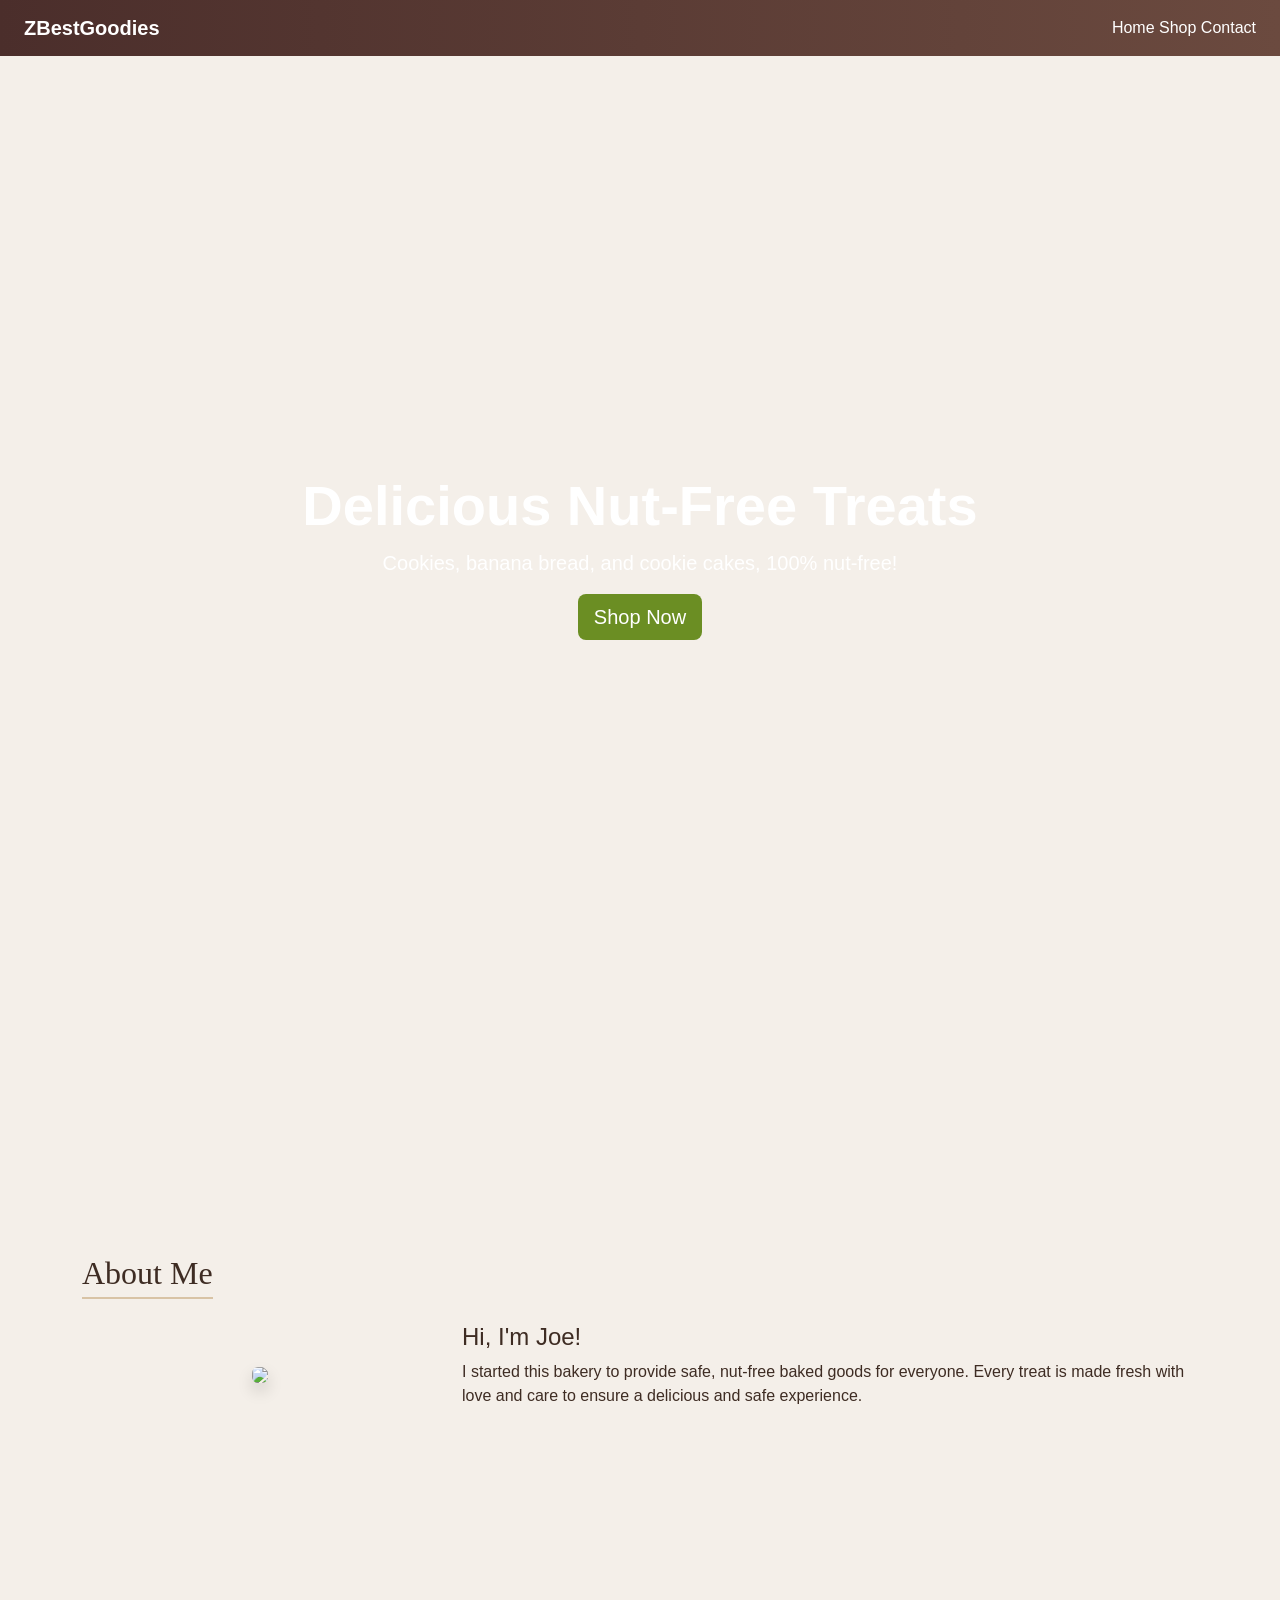
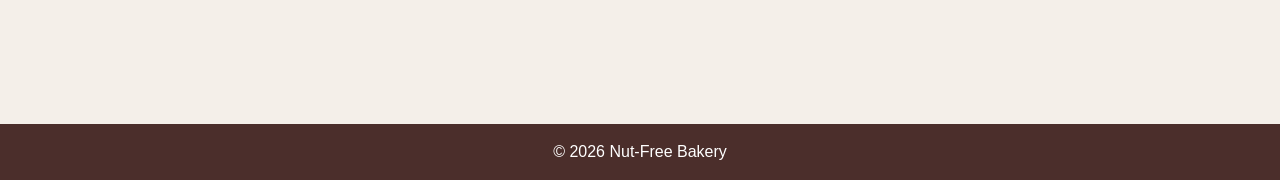
==== index.html @ af6b980d "Made bare bones version of site" ====
<!doctype html>
<html lang="en">

<head>
    <title>Nut-Free Bakery</title>
    <meta charset="utf-8" />
    <meta name="viewport" content="width=device-width, initial-scale=1" />

    <link href="https://cdn.jsdelivr.net/npm/bootstrap@5.3.2/dist/css/bootstrap.min.css" rel="stylesheet" />
    <link rel="stylesheet" href="style.css">
</head>

<body>

    <header class="navbar navbar-expand-lg navbar-dark custom-nav px-4">
        <a class="navbar-brand fw-bold" href="#">ZBestGoodies</a>
        <div class="ms-auto">
            <a href="index.html" class="nav-link d-inline text-white">Home</a>
            <a href="shop.html" class="nav-link d-inline text-white">Shop</a>
            <a href="contact.html" class="nav-link d-inline text-white">Contact</a>
        </div>
    </header>

    <main>
        <section class="hero d-flex align-items-center">
            <div class="container text-center text-white">
                <h1 class="display-4 fw-bold">Delicious Nut-Free Treats</h1>
                <p class="lead">Cookies, banana bread, and cookie cakes, 100% nut-free!</p>
                <a href="shop.html" class="btn btn-lg custom-btn">Shop Now</a>
            </div>
        </section>

        <section class="container my-5">
            <h2 class="text-center mb-4 section-title">About Me</h2>
            <div class="row align-items-center">
                <div class="col-md-4 text-center">
                    <img src="https://placehold.co/600x400"
                        class="img-fluid rounded shadow" />
                </div>
                <div class="col-md-8">
                    <h4>Hi, I'm Joe!</h4>
                    <p>I started this bakery to provide safe, nut-free baked goods for everyone. Every treat is made
                        fresh with love and care to ensure a delicious and safe experience.</p>
                </div>
            </div>
        </section>
    </main>

    <footer class="text-center py-3 custom-footer">
        © 2026 Nut-Free Bakery
    </footer>

    <script src="https://cdn.jsdelivr.net/npm/bootstrap@5.3.2/dist/js/bootstrap.min.js"></script>
</body>

</html>
---- style.css ----
body {
    background: #f4efe9;
    color: #3e2c23;
    font-family: 'Segoe UI', sans-serif;
}

.custom-nav {
    background: linear-gradient(90deg, #4b2e2b, #6b4a3f);
}

.hero {
    background: url('https://placehold.co/600x400') center/cover;
    height: 1000px;
}

.section-title {
    font-family: Georgia, serif;
    border-bottom: 2px solid #d8c3a5;
    display: inline-block;
    padding-bottom: 5px;
    margin-top: 150px;
}

.custom-btn {
    background: #6b8e23;
    color: white;
    border: none;
}

.custom-btn:hover {
    background: #556b2f;
}

.product-card {
    border: none;
    transition: transform 0.2s;
    margin-top: 25px;
}

.product-card:hover {
    transform: scale(1.03);
}

.custom-footer {
    background: #4b2e2b;
    color: white;
    margin-top: 300px;
}

.card img {
    height: 400px;
    object-fit: cover;
}
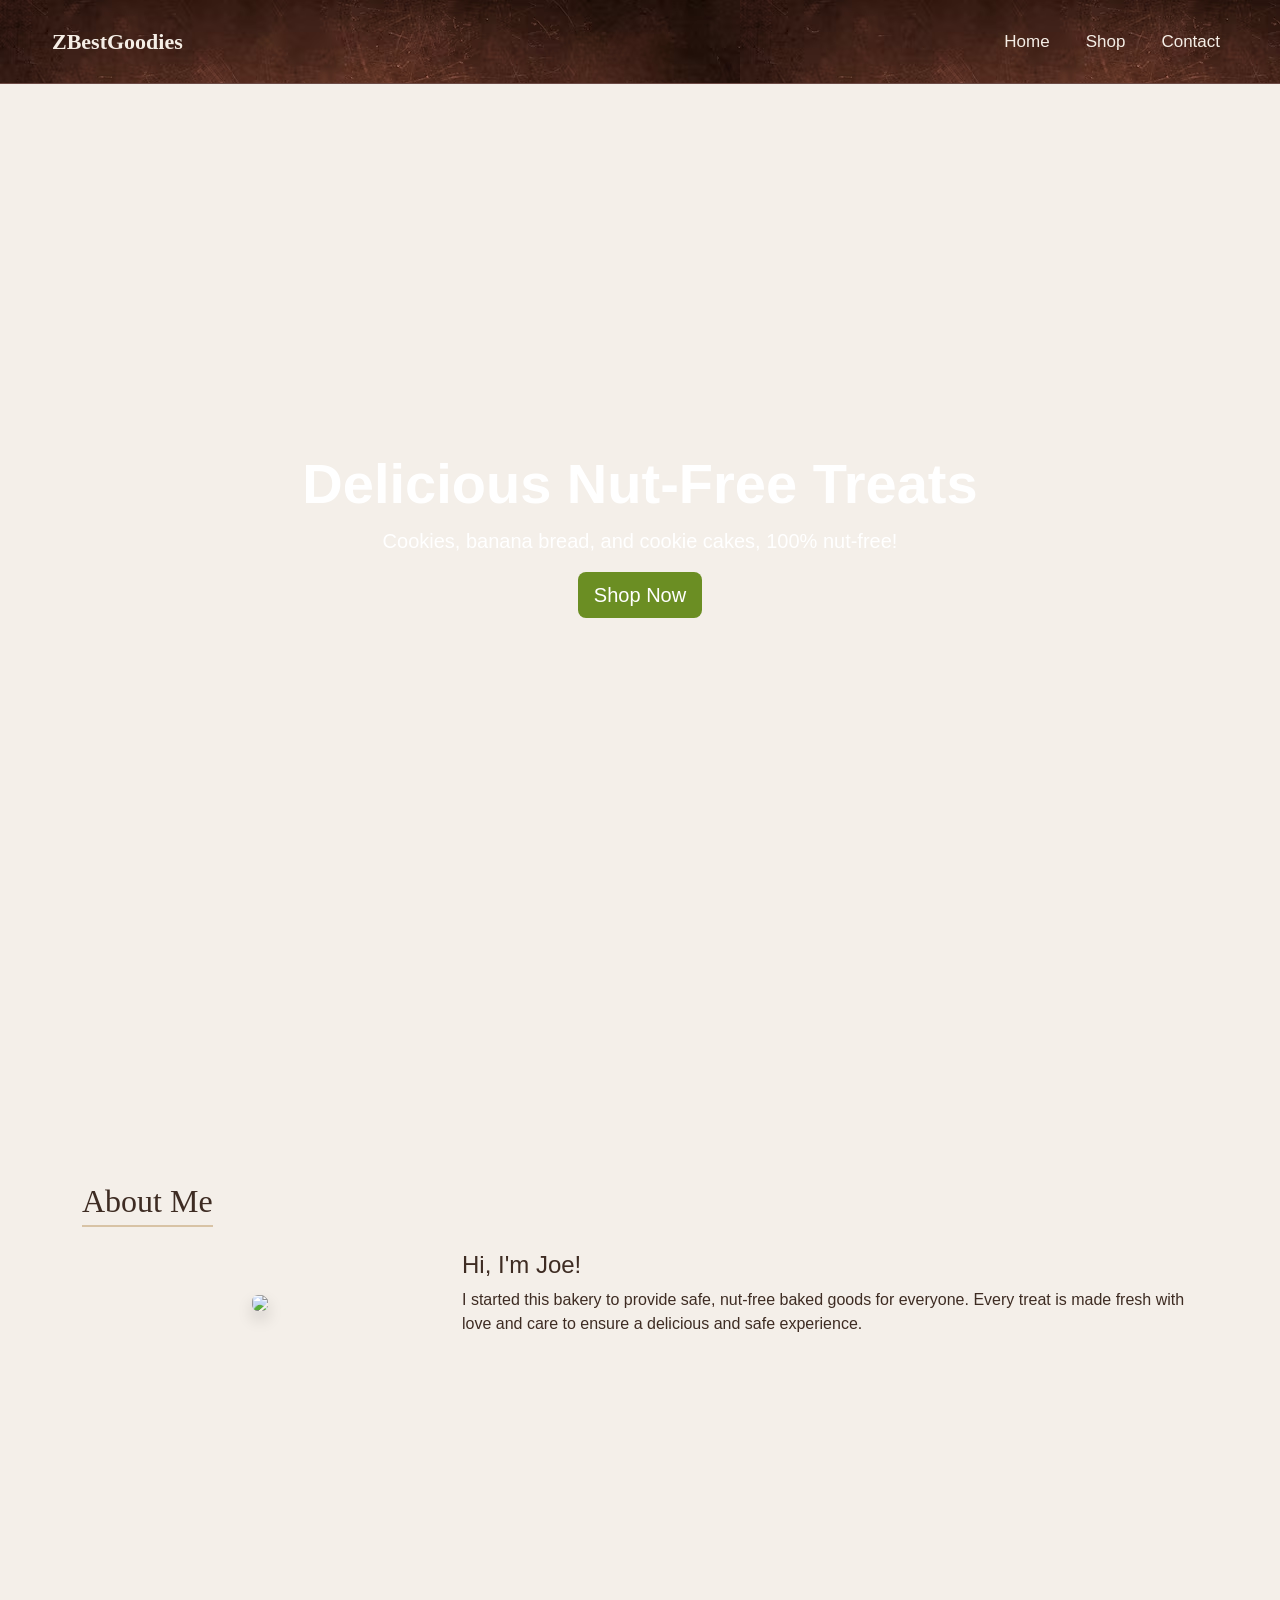
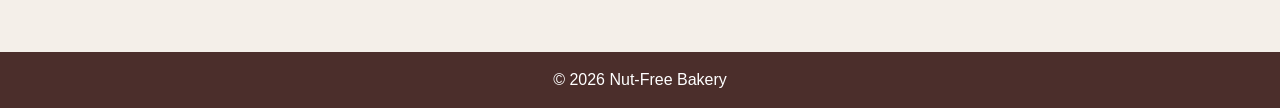
==== commit 6e025fcd: "Made nav better" ====
--- a/index.html
+++ b/index.html
@@ -12,13 +12,29 @@
 
 <body>
 
-    <header class="navbar navbar-expand-lg navbar-dark custom-nav px-4">
-        <a class="navbar-brand fw-bold" href="#">ZBestGoodies</a>
-        <div class="ms-auto">
-            <a href="index.html" class="nav-link d-inline text-white">Home</a>
-            <a href="shop.html" class="nav-link d-inline text-white">Shop</a>
-            <a href="contact.html" class="nav-link d-inline text-white">Contact</a>
-        </div>
+    <header>
+        <nav class="navbar navbar-expand-lg navbar-dark">
+            <div class="container-fluid">
+                <a class="navbar-brand" href="#">ZBestGoodies</a>
+                <button class="navbar-toggler" type="button" data-bs-toggle="collapse" data-bs-target="#navbarNav"
+                    aria-controls="navbarNav" aria-expanded="false" aria-label="Toggle navigation">
+                    <span class="navbar-toggler-icon"></span>
+                </button>
+                <div class="collapse navbar-collapse" id="navbarNav">
+                    <ul class="navbar-nav ms-auto">
+                        <li class="nav-item">
+                            <a class="nav-link" href="index.html">Home</a>
+                        </li>
+                        <li class="nav-item">
+                            <a class="nav-link" href="shop.html">Shop</a>
+                        </li>
+                        <li class="nav-item">
+                            <a class="nav-link" href="contact.html">Contact</a>
+                        </li>
+                    </ul>
+                </div>
+            </div>
+        </nav>
     </header>
 
     <main>
@@ -34,8 +50,7 @@
             <h2 class="text-center mb-4 section-title">About Me</h2>
             <div class="row align-items-center">
                 <div class="col-md-4 text-center">
-                    <img src="https://placehold.co/600x400"
-                        class="img-fluid rounded shadow" />
+                    <img src="https://placehold.co/600x400" class="img-fluid rounded shadow" />
                 </div>
                 <div class="col-md-8">
                     <h4>Hi, I'm Joe!</h4>
--- a/style.css
+++ b/style.css
@@ -4,13 +4,49 @@
     font-family: 'Segoe UI', sans-serif;
 }
 
-.custom-nav {
-    background: linear-gradient(90deg, #4b2e2b, #6b4a3f);
+.navbar {
+    background-image: url("imgs/brown-concrete-wall-with-scratches-vector_53876-143109.png");
+    padding: 20px 40px;
+    border-bottom: 1px solid #6b4a45;
+}
+
+.navbar-brand {
+    font-family: 'Georgia', serif;
+    font-size: 22px;
+    font-weight: bold;
+    color: #f5eee6 !important;
+}
+
+.navbar-nav .nav-link {
+    color: #f5eee6 !important;
+    font-size: 17px;
+    margin-left: 20px;
+    transition: opacity 0.2s ease;
+}
+
+.navbar-nav .nav-link:hover {
+    opacity: 0.7;
+}
+
+.navbar-nav .nav-link.active {
+    border-bottom: 2px solid #d6bfa7;
+}
+
+.navbar-toggler {
+    border-color: #f5eee6;
+}
+
+.navbar-toggler-icon {
+    filter: invert(1);
+}
+
+.container-fluid {
+    max-width: 1200px;
 }
 
 .hero {
     background: url('https://placehold.co/600x400') center/cover;
-    height: 1000px;
+    height: 900px;
 }
 
 .section-title {
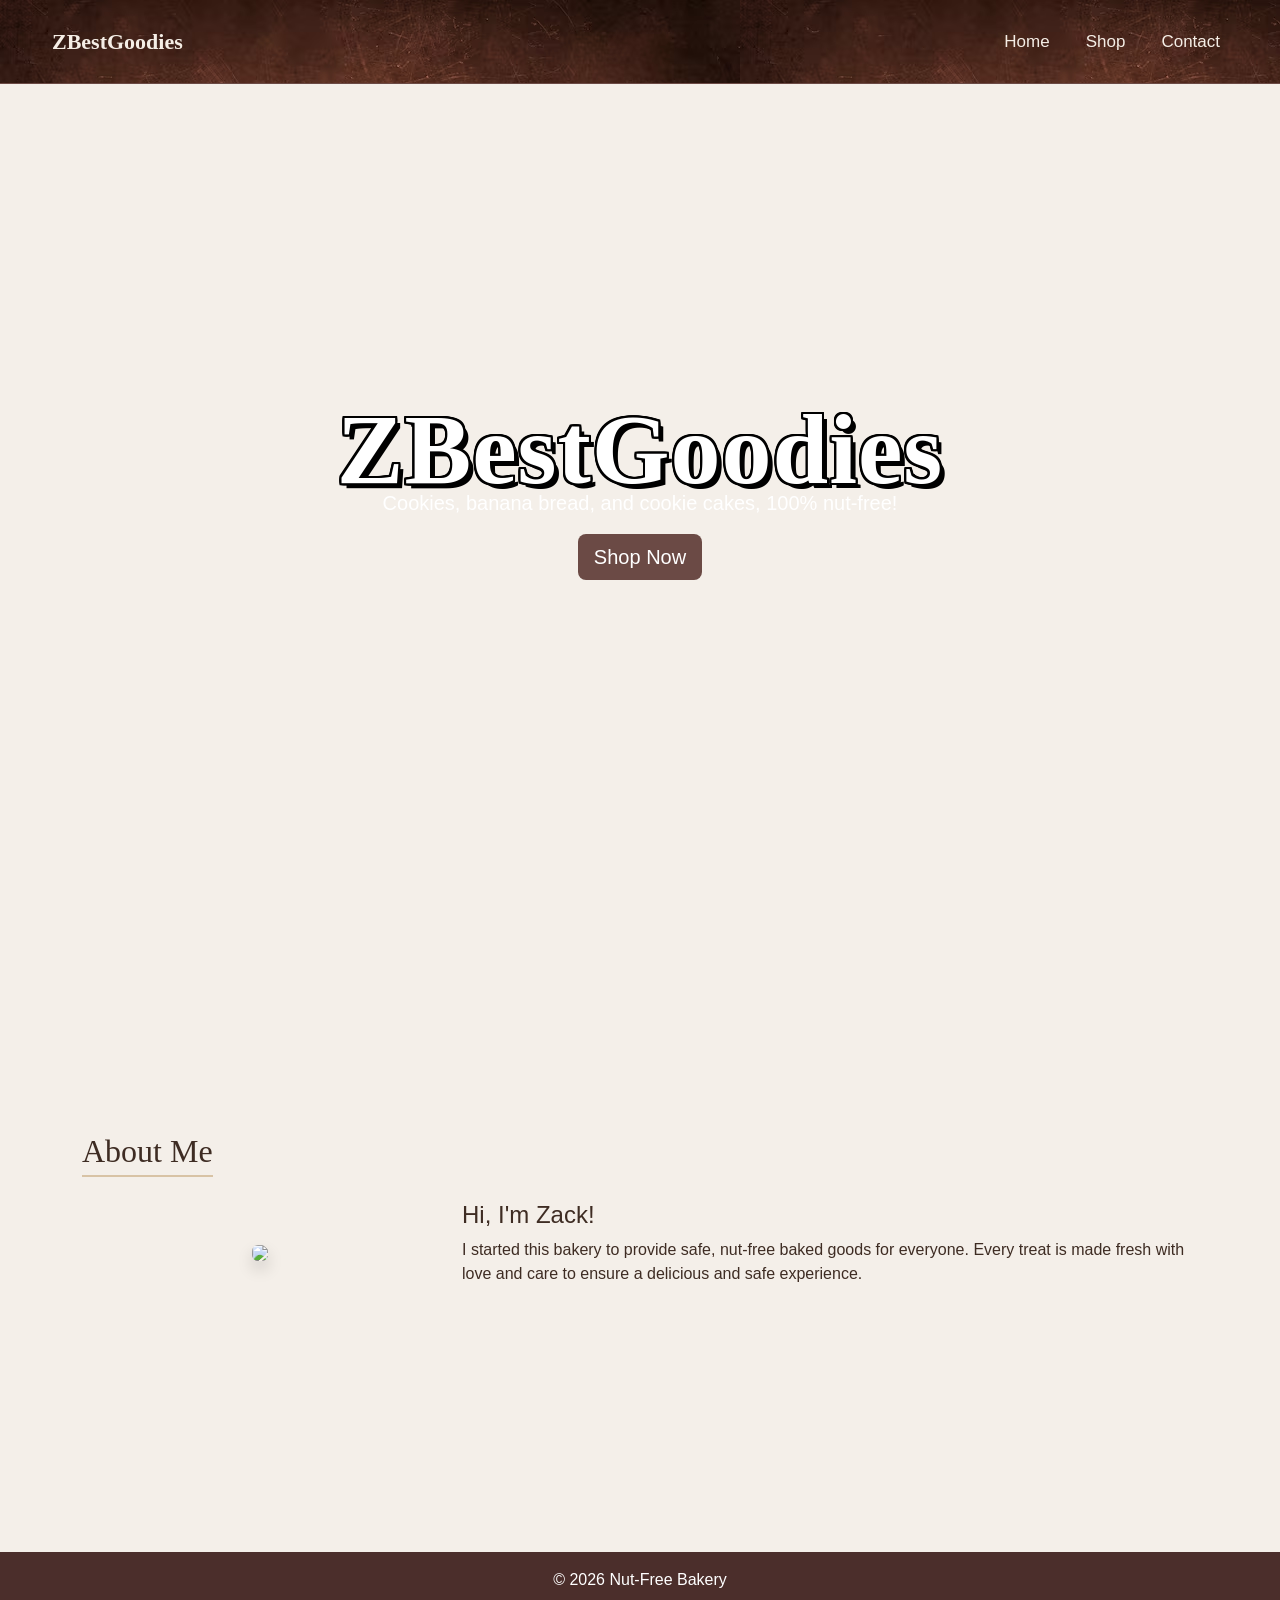
==== commit 7f1d70d2: "Styled hero and added imgs" ====
--- a/index.html
+++ b/index.html
@@ -40,7 +40,7 @@
     <main>
         <section class="hero d-flex align-items-center">
             <div class="container text-center text-white">
-                <h1 class="display-4 fw-bold">Delicious Nut-Free Treats</h1>
+                <h1 class="display-4 fw-bold title">ZBestGoodies</h1>
                 <p class="lead">Cookies, banana bread, and cookie cakes, 100% nut-free!</p>
                 <a href="shop.html" class="btn btn-lg custom-btn">Shop Now</a>
             </div>
@@ -53,7 +53,7 @@
                     <img src="https://placehold.co/600x400" class="img-fluid rounded shadow" />
                 </div>
                 <div class="col-md-8">
-                    <h4>Hi, I'm Joe!</h4>
+                    <h4>Hi, I'm Zack!</h4>
                     <p>I started this bakery to provide safe, nut-free baked goods for everyone. Every treat is made
                         fresh with love and care to ensure a delicious and safe experience.</p>
                 </div>
--- a/style.css
+++ b/style.css
@@ -45,8 +45,30 @@
 }
 
 .hero {
-    background: url('https://placehold.co/600x400') center/cover;
+    background: url('https://img.freepik.com/free-photo/plate-with-fresh-cookies-from-oven_23-2148837150.jpg?semt=ais_hybrid&w=740&q=80') center/cover;
     height: 900px;
+}
+
+.title {
+    text-align: center;
+    position: absolute;
+    top: 50%;
+    left: 50%;
+    transform: translate(-50%, -50%);
+    color: #ffffff;
+    font-family: "adobe-garamond-pro", "Garamond", serif;
+    font-weight: 900;
+    font-style: normal;
+    font-size: 100px;
+    letter-spacing: 1px;
+    text-shadow: 5px 5px 0 #000, -1px 1px 0 #000, 1px -1px 0 #000,
+        -1px -1px 0 #000, 0px 1px 0 #000, 0px -1px 0 #000,
+        -1px 0px 0 #000, 1px 0px 0 #000, 2px 2px 0 #000, -2px 2px 0 #000,
+        2px -2px 0 #000, -2px -2px 0 #000, 0px 2px 0 #000,
+        0px -2px 0 #000, -2px 0px 0 #000, 2px 0px 0 #000, 1px 2px 0 #000,
+        -1px 2px 0 #000, 1px -2px 0 #000, -1px -2px 0 #000,
+        2px 1px 0 #000, -2px 1px 0 #000, 2px -1px 0 #000,
+        -2px -1px 0 #000;
 }
 
 .section-title {
@@ -54,17 +76,17 @@
     border-bottom: 2px solid #d8c3a5;
     display: inline-block;
     padding-bottom: 5px;
-    margin-top: 150px;
+    margin-top: 100px;
 }
 
 .custom-btn {
-    background: #6b8e23;
+    background: #6b4a45;
     color: white;
     border: none;
 }
 
 .custom-btn:hover {
-    background: #556b2f;
+    background: #92665f;
 }
 
 .product-card {
@@ -80,7 +102,8 @@
 .custom-footer {
     background: #4b2e2b;
     color: white;
-    margin-top: 300px;
+    margin-top: 250px;
+    position: sticky;
 }
 
 .card img {
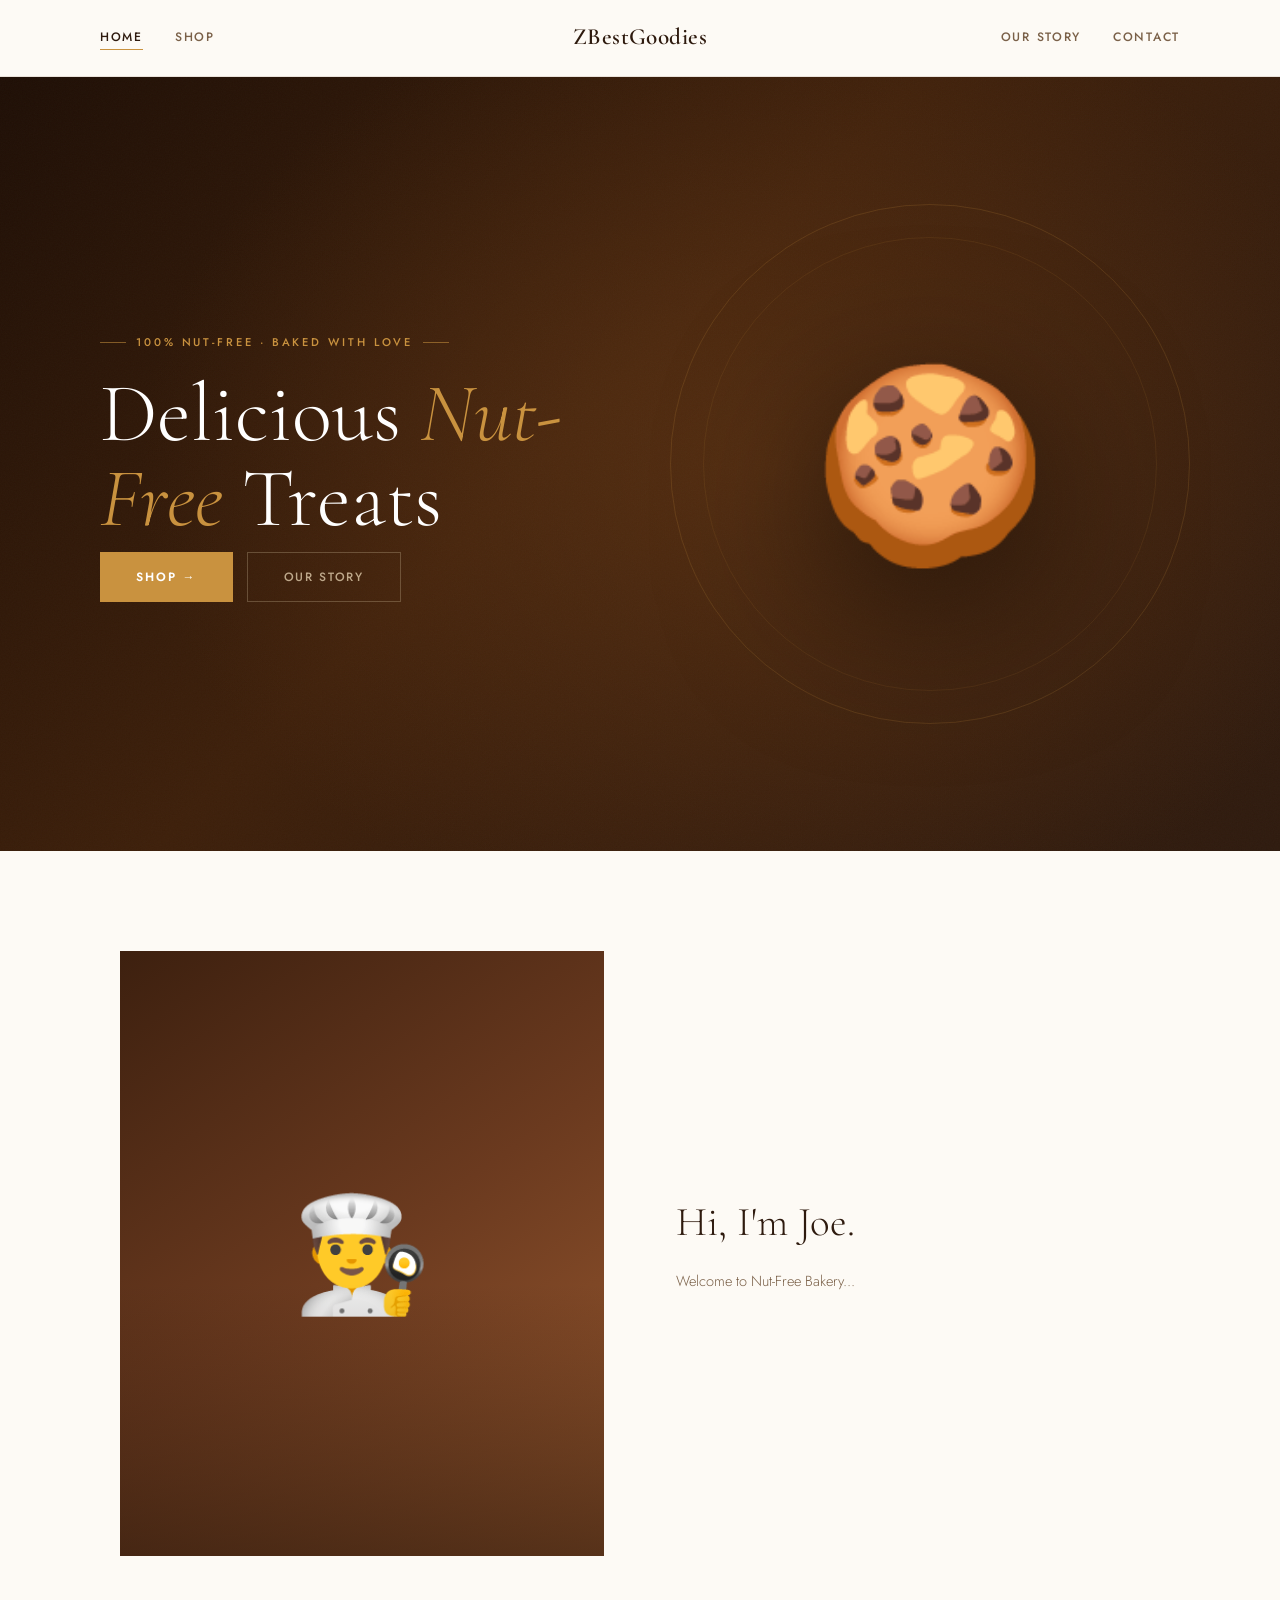
==== commit 2c97dbbf: "Restyled everything" ====
--- a/index.html
+++ b/index.html
@@ -1,71 +1,62 @@
-<!doctype html>
+<!DOCTYPE html>
 <html lang="en">
 
 <head>
+    <meta charset="UTF-8">
+    <meta name="viewport" content="width=device-width, initial-scale=1.0">
     <title>Nut-Free Bakery</title>
-    <meta charset="utf-8" />
-    <meta name="viewport" content="width=device-width, initial-scale=1" />
 
-    <link href="https://cdn.jsdelivr.net/npm/bootstrap@5.3.2/dist/css/bootstrap.min.css" rel="stylesheet" />
     <link rel="stylesheet" href="style.css">
+    <link href="https://fonts.googleapis.com/css2?family=Cormorant+Garamond&family=Jost&display=swap" rel="stylesheet">
 </head>
 
 <body>
+    <header>
+        <div class="header-inner">
+            <nav class="nav-left">
+                <a class="active" href="index.html">Home</a>
+                <a href="shop.html">Shop</a>
+            </nav>
 
-    <header>
-        <nav class="navbar navbar-expand-lg navbar-dark">
-            <div class="container-fluid">
-                <a class="navbar-brand" href="#">ZBestGoodies</a>
-                <button class="navbar-toggler" type="button" data-bs-toggle="collapse" data-bs-target="#navbarNav"
-                    aria-controls="navbarNav" aria-expanded="false" aria-label="Toggle navigation">
-                    <span class="navbar-toggler-icon"></span>
-                </button>
-                <div class="collapse navbar-collapse" id="navbarNav">
-                    <ul class="navbar-nav ms-auto">
-                        <li class="nav-item">
-                            <a class="nav-link" href="index.html">Home</a>
-                        </li>
-                        <li class="nav-item">
-                            <a class="nav-link" href="shop.html">Shop</a>
-                        </li>
-                        <li class="nav-item">
-                            <a class="nav-link" href="contact.html">Contact</a>
-                        </li>
-                    </ul>
+            <div class="logo">
+                <span class="logo-name">ZBestGoodies</span>
+            </div>
+
+            <div class="nav-right">
+                <div class="nav-right-links">
+                    <a href="#about-anchor">Our Story</a>
+                    <a href="contact.html">Contact</a>
                 </div>
             </div>
-        </nav>
+        </div>
     </header>
 
-    <main>
-        <section class="hero d-flex align-items-center">
-            <div class="container text-center text-white">
-                <h1 class="display-4 fw-bold title">ZBestGoodies</h1>
-                <p class="lead">Cookies, banana bread, and cookie cakes, 100% nut-free!</p>
-                <a href="shop.html" class="btn btn-lg custom-btn">Shop Now</a>
+    <!-- HERO -->
+    <section class="hero">
+        <div class="hero-bg"></div>
+        <div class="hero-circle"><span class="hero-emoji">🍪</span></div>
+
+        <div class="hero-content">
+            <div class="eyebrow">100% Nut-Free · Baked with Love</div>
+            <h1>Delicious <em>Nut-Free</em> Treats</h1>
+
+            <div class="hero-btns">
+                <a href="shop.html" class="btn-primary">Shop →</a>
+                <a href="#about-anchor" class="btn-ghost">Our Story</a>
             </div>
-        </section>
+        </div>
+    </section>
 
-        <section class="container my-5">
-            <h2 class="text-center mb-4 section-title">About Me</h2>
-            <div class="row align-items-center">
-                <div class="col-md-4 text-center">
-                    <img src="https://placehold.co/600x400" class="img-fluid rounded shadow" />
-                </div>
-                <div class="col-md-8">
-                    <h4>Hi, I'm Zack!</h4>
-                    <p>I started this bakery to provide safe, nut-free baked goods for everyone. Every treat is made
-                        fresh with love and care to ensure a delicious and safe experience.</p>
-                </div>
-            </div>
-        </section>
-    </main>
+    <!-- ABOUT -->
+    <div class="about" id="about-anchor">
+        <div class="about-img">👨‍🍳</div>
+        <div class="about-copy">
+            <h2>Hi, I'm Joe.</h2>
+            <p>Welcome to Nut-Free Bakery...</p>
+        </div>
+    </div>
 
-    <footer class="text-center py-3 custom-footer">
-        © 2026 Nut-Free Bakery
-    </footer>
-
-    <script src="https://cdn.jsdelivr.net/npm/bootstrap@5.3.2/dist/js/bootstrap.min.js"></script>
+    <script src="script.js"></script>
 </body>
 
 </html>
--- a/style.css
+++ b/style.css
@@ -1,112 +1,1213 @@
+*,
+*::before,
+*::after {
+    margin: 0;
+    padding: 0;
+    box-sizing: border-box;
+}
+
+:root {
+    --ink: #1a1208;
+    --espresso: #2e1a0e;
+    --walnut: #5c3317;
+    --caramel: #a0632a;
+    --gold: #c9923f;
+    --sand: #e8d5b5;
+    --parchment: #f7f0e4;
+    --paper: #fdfaf5;
+    --white: #ffffff;
+    --muted: #7a6048;
+    --border: rgba(92, 51, 23, 0.12);
+    --serif: 'Cormorant Garamond', Georgia, serif;
+    --sans: 'Jost', sans-serif;
+    --ease-out: cubic-bezier(0.16, 1, 0.3, 1);
+}
+
+html {
+    scroll-behavior: smooth;
+}
+
 body {
-    background: #f4efe9;
-    color: #3e2c23;
-    font-family: 'Segoe UI', sans-serif;
-}
-
-.navbar {
-    background-image: url("imgs/brown-concrete-wall-with-scratches-vector_53876-143109.png");
-    padding: 20px 40px;
-    border-bottom: 1px solid #6b4a45;
-}
-
-.navbar-brand {
-    font-family: 'Georgia', serif;
-    font-size: 22px;
-    font-weight: bold;
-    color: #f5eee6 !important;
-}
-
-.navbar-nav .nav-link {
-    color: #f5eee6 !important;
-    font-size: 17px;
-    margin-left: 20px;
-    transition: opacity 0.2s ease;
-}
-
-.navbar-nav .nav-link:hover {
-    opacity: 0.7;
-}
-
-.navbar-nav .nav-link.active {
-    border-bottom: 2px solid #d6bfa7;
-}
-
-.navbar-toggler {
-    border-color: #f5eee6;
-}
-
-.navbar-toggler-icon {
-    filter: invert(1);
-}
-
-.container-fluid {
-    max-width: 1200px;
-}
-
+    font-family: var(--sans);
+    background: var(--paper);
+    color: var(--ink);
+    -webkit-font-smoothing: antialiased;
+}
+
+a {
+    text-decoration: none;
+    color: inherit;
+}
+
+button {
+    cursor: pointer;
+    font-family: var(--sans);
+}
+
+/* ── ANNOUNCEMENT BAR ── */
+.announce {
+    background: var(--espresso);
+    color: var(--sand);
+    text-align: center;
+    padding: 9px 20px;
+    font-size: 0.75rem;
+    letter-spacing: 0.15em;
+    text-transform: uppercase;
+}
+
+/* ── HEADER ── */
+header {
+    background: rgba(253, 250, 245, 0.96);
+    border-bottom: 1px solid var(--border);
+    position: sticky;
+    top: 0;
+    z-index: 200;
+    backdrop-filter: blur(12px);
+}
+
+.header-inner {
+    max-width: 1160px;
+    margin: 0 auto;
+    padding: 0 40px;
+    height: 76px;
+    display: grid;
+    grid-template-columns: 1fr auto 1fr;
+    align-items: center;
+}
+
+.nav-left {
+    display: flex;
+    gap: 32px;
+    align-items: center;
+}
+
+.nav-left a,
+.nav-right-links a {
+    font-size: 0.76rem;
+    letter-spacing: 0.14em;
+    text-transform: uppercase;
+    color: var(--muted);
+    font-weight: 500;
+    position: relative;
+    transition: color 0.2s;
+    padding-bottom: 2px;
+    cursor: pointer;
+}
+
+.nav-left a::after,
+.nav-right-links a::after {
+    content: '';
+    position: absolute;
+    bottom: -2px;
+    left: 0;
+    right: 0;
+    height: 1px;
+    background: var(--gold);
+    transform: scaleX(0);
+    transform-origin: left;
+    transition: transform 0.3s var(--ease-out);
+}
+
+.nav-left a:hover,
+.nav-right-links a:hover,
+.nav-left a.active,
+.nav-right-links a.active {
+    color: var(--espresso);
+}
+
+.nav-left a:hover::after,
+.nav-right-links a:hover::after,
+.nav-left a.active::after,
+.nav-right-links a.active::after {
+    transform: scaleX(1);
+}
+
+.logo {
+    text-align: center;
+    cursor: pointer;
+}
+
+.logo-mark {
+    display: block;
+    font-size: 0.6rem;
+    letter-spacing: 0.3em;
+    text-transform: uppercase;
+    color: var(--gold);
+    font-weight: 500;
+    margin-bottom: 3px;
+}
+
+.logo-name {
+    font-family: var(--serif);
+    font-size: 1.45rem;
+    font-weight: 600;
+    color: var(--espresso);
+    letter-spacing: 0.02em;
+    line-height: 1;
+}
+
+.nav-right {
+    display: flex;
+    justify-content: flex-end;
+    align-items: center;
+    gap: 28px;
+}
+
+.nav-right-links {
+    display: flex;
+    gap: 32px;
+}
+
+.nav-icons {
+    display: flex;
+    gap: 12px;
+    align-items: center;
+}
+
+.icon-btn {
+    background: none;
+    border: none;
+    color: var(--muted);
+    width: 34px;
+    height: 34px;
+    display: flex;
+    align-items: center;
+    justify-content: center;
+    border-radius: 50%;
+    transition: background 0.2s, color 0.2s;
+    font-size: 1rem;
+}
+
+.icon-btn:hover {
+    background: var(--sand);
+    color: var(--espresso);
+}
+
+/* ── PAGES ── */
+.page {
+    display: none;
+    animation: fadeUp 0.45s var(--ease-out) both;
+}
+
+.page.active {
+    display: block;
+}
+
+@keyframes fadeUp {
+    from {
+        opacity: 0;
+        transform: translateY(16px);
+    }
+
+    to {
+        opacity: 1;
+        transform: translateY(0);
+    }
+}
+
+/* ═══════════════════════════════════════
+   HOME
+═══════════════════════════════════════ */
 .hero {
-    background: url('https://img.freepik.com/free-photo/plate-with-fresh-cookies-from-oven_23-2148837150.jpg?semt=ais_hybrid&w=740&q=80') center/cover;
-    height: 900px;
-}
-
-.title {
+    position: relative;
+    min-height: 86vh;
+    display: flex;
+    align-items: center;
+    overflow: hidden;
+    background: var(--espresso);
+}
+
+.hero-bg {
+    position: absolute;
+    inset: 0;
+    background: radial-gradient(ellipse 70% 90% at 60% 50%, rgba(100, 55, 20, 0.6) 0%, transparent 70%),
+        linear-gradient(135deg, #1e0e05 0%, #3d1f0a 45%, #2e1a0e 100%);
+}
+
+.hero-bg::after {
+    content: '';
+    position: absolute;
+    inset: 0;
+    opacity: 0.5;
+    background-image: url("data:image/svg+xml,%3Csvg xmlns='http://www.w3.org/2000/svg' width='300' height='300'%3E%3Cfilter id='n'%3E%3CfeTurbulence type='fractalNoise' baseFrequency='0.75' numOctaves='4' stitchTiles='stitch'/%3E%3C/filter%3E%3Crect width='300' height='300' filter='url(%23n)' opacity='0.06'/%3E%3C/svg%3E");
+}
+
+.hero-circle {
+    position: absolute;
+    right: 7%;
+    top: 50%;
+    transform: translateY(-50%);
+    width: min(44vw, 520px);
+    aspect-ratio: 1;
+    border-radius: 50%;
+    border: 1px solid rgba(201, 146, 63, 0.18);
+    display: flex;
+    align-items: center;
+    justify-content: center;
+}
+
+.hero-circle::before {
+    content: '';
+    position: absolute;
+    inset: 32px;
+    border-radius: 50%;
+    border: 1px solid rgba(201, 146, 63, 0.1);
+}
+
+.hero-emoji {
+    font-size: min(16vw, 190px);
+    filter: drop-shadow(0 40px 80px rgba(0, 0, 0, 0.55));
+    animation: bob 7s ease-in-out infinite;
+    position: relative;
+    z-index: 1;
+}
+
+@keyframes bob {
+
+    0%,
+    100% {
+        transform: translateY(0) rotate(-4deg);
+    }
+
+    50% {
+        transform: translateY(-20px) rotate(4deg);
+    }
+}
+
+.hero-content {
+    position: relative;
+    z-index: 2;
+    max-width: 1160px;
+    margin: 0 auto;
+    padding: 80px 40px;
+    width: 100%;
+}
+
+.eyebrow {
+    display: inline-flex;
+    align-items: center;
+    gap: 10px;
+    font-size: 0.7rem;
+    letter-spacing: 0.26em;
+    text-transform: uppercase;
+    color: var(--gold);
+    font-weight: 500;
+    margin-bottom: 22px;
+}
+
+.eyebrow::before,
+.eyebrow::after {
+    content: '';
+    width: 26px;
+    height: 1px;
+    background: var(--gold);
+    opacity: 0.55;
+}
+
+.hero h1 {
+    font-family: var(--serif);
+    font-size: clamp(3.2rem, 6.5vw, 5.8rem);
+    font-weight: 300;
+    color: var(--white);
+    line-height: 1.02;
+    margin-bottom: 10px;
+    max-width: 540px;
+}
+
+.hero h1 em {
+    font-style: italic;
+    color: var(--gold);
+}
+
+.hero-sub {
+    font-size: 0.85rem;
+    color: rgba(232, 213, 181, 0.55);
+    letter-spacing: 0.12em;
+    margin-bottom: 50px;
+    font-weight: 300;
+}
+
+.hero-btns {
+    display: flex;
+    gap: 14px;
+    flex-wrap: wrap;
+}
+
+.btn-primary {
+    display: inline-flex;
+    align-items: center;
+    gap: 8px;
+    background: var(--gold);
+    color: var(--white);
+    border: none;
+    padding: 15px 36px;
+    font-size: 0.75rem;
+    font-weight: 600;
+    letter-spacing: 0.16em;
+    text-transform: uppercase;
+    transition: all 0.3s var(--ease-out);
+}
+
+.btn-primary:hover {
+    background: var(--caramel);
+    transform: translateY(-2px);
+    box-shadow: 0 14px 44px rgba(201, 146, 63, 0.32);
+}
+
+.btn-ghost {
+    display: inline-flex;
+    align-items: center;
+    gap: 8px;
+    background: transparent;
+    color: rgba(232, 213, 181, 0.75);
+    border: 1px solid rgba(232, 213, 181, 0.25);
+    padding: 15px 36px;
+    font-size: 0.75rem;
+    font-weight: 500;
+    letter-spacing: 0.14em;
+    text-transform: uppercase;
+    transition: all 0.3s var(--ease-out);
+}
+
+.btn-ghost:hover {
+    background: rgba(255, 255, 255, 0.07);
+    border-color: rgba(232, 213, 181, 0.5);
+    transform: translateY(-2px);
+}
+
+/* STATS */
+.stats {
+    background: var(--parchment);
+    border-bottom: 1px solid var(--border);
+}
+
+.stats-inner {
+    max-width: 1000px;
+    margin: 0 auto;
+    padding: 36px 40px;
+    display: flex;
+    justify-content: center;
+}
+
+.stat {
+    flex: 1;
     text-align: center;
+    padding: 0 36px;
+    border-right: 1px solid var(--border);
+    max-width: 220px;
+}
+
+.stat:last-child {
+    border-right: none;
+}
+
+.stat-n {
+    display: block;
+    font-family: var(--serif);
+    font-size: 2.4rem;
+    font-weight: 600;
+    color: var(--espresso);
+    line-height: 1;
+}
+
+.stat-l {
+    display: block;
+    font-size: 0.68rem;
+    letter-spacing: 0.14em;
+    text-transform: uppercase;
+    color: var(--muted);
+    margin-top: 7px;
+}
+
+/* ABOUT */
+.about {
+    max-width: 1120px;
+    margin: 0 auto;
+    padding: 100px 40px;
+    display: grid;
+    grid-template-columns: 1fr 1fr;
+    gap: 72px;
+    align-items: center;
+}
+
+.about-visual {
+    position: relative;
+}
+
+.about-img {
+    width: 100%;
+    aspect-ratio: 4/5;
+    background: linear-gradient(145deg, #3d200f, #6b3a1f 50%, #9a5a30);
+    display: flex;
+    align-items: center;
+    justify-content: center;
+    font-size: 7rem;
+    position: relative;
+    overflow: hidden;
+}
+
+.about-img::after {
+    content: '';
     position: absolute;
-    top: 50%;
+    inset: 0;
+    background: linear-gradient(to bottom, transparent 55%, rgba(20, 10, 3, 0.5));
+}
+
+.about-badge {
+    position: absolute;
+    bottom: -20px;
+    right: -20px;
+    width: 108px;
+    height: 108px;
+    background: var(--gold);
+    border-radius: 50%;
+    display: flex;
+    flex-direction: column;
+    align-items: center;
+    justify-content: center;
+    border: 4px solid var(--paper);
+    box-shadow: 0 10px 36px rgba(201, 146, 63, 0.38);
+}
+
+.badge-n {
+    font-family: var(--serif);
+    font-size: 1.55rem;
+    font-weight: 600;
+    color: var(--white);
+    line-height: 1;
+}
+
+.badge-t {
+    font-size: 0.58rem;
+    letter-spacing: 0.1em;
+    text-transform: uppercase;
+    color: rgba(255, 255, 255, 0.85);
+    text-align: center;
+}
+
+.about-copy .tag {
+    display: inline-flex;
+    align-items: center;
+    gap: 8px;
+    font-size: 0.68rem;
+    letter-spacing: 0.22em;
+    text-transform: uppercase;
+    color: var(--gold);
+    font-weight: 600;
+    margin-bottom: 18px;
+}
+
+.about-copy .tag::before {
+    content: '';
+    width: 22px;
+    height: 1px;
+    background: var(--gold);
+}
+
+.about-copy h2 {
+    font-family: var(--serif);
+    font-size: clamp(2rem, 3.2vw, 2.7rem);
+    font-weight: 300;
+    color: var(--espresso);
+    line-height: 1.18;
+    margin-bottom: 22px;
+}
+
+.about-copy h2 em {
+    font-style: italic;
+}
+
+.about-copy p {
+    font-size: 0.91rem;
+    line-height: 1.85;
+    color: var(--muted);
+    margin-bottom: 14px;
+    font-weight: 300;
+}
+
+.signature {
+    font-family: var(--serif);
+    font-size: 1.65rem;
+    font-style: italic;
+    color: var(--caramel);
+    margin-top: 28px;
+}
+
+/* FEATURED */
+.featured {
+    background: var(--espresso);
+    padding: 84px 40px;
+    text-align: center;
+}
+
+.section-eyebrow {
+    font-size: 0.68rem;
+    letter-spacing: 0.24em;
+    text-transform: uppercase;
+    color: var(--gold);
+    font-weight: 600;
+    display: block;
+    margin-bottom: 12px;
+}
+
+.featured h2 {
+    font-family: var(--serif);
+    font-size: clamp(1.8rem, 2.8vw, 2.4rem);
+    color: var(--white);
+    font-weight: 300;
+    margin-bottom: 54px;
+}
+
+.feat-grid {
+    max-width: 900px;
+    margin: 0 auto;
+    display: grid;
+    grid-template-columns: repeat(3, 1fr);
+    gap: 2px;
+}
+
+.feat-card {
+    background: rgba(255, 255, 255, 0.04);
+    padding: 42px 26px;
+    transition: background 0.3s;
+    cursor: pointer;
+}
+
+.feat-card:hover {
+    background: rgba(255, 255, 255, 0.09);
+}
+
+.feat-icon {
+    font-size: 2.8rem;
+    margin-bottom: 16px;
+}
+
+.feat-name {
+    font-family: var(--serif);
+    font-size: 1.1rem;
+    color: var(--sand);
+    margin-bottom: 8px;
+    line-height: 1.3;
+}
+
+.feat-price {
+    font-size: 0.78rem;
+    color: var(--gold);
+    letter-spacing: 0.08em;
+    font-weight: 600;
+}
+
+.feat-cta {
+    margin-top: 14px;
+    font-size: 0.67rem;
+    letter-spacing: 0.14em;
+    text-transform: uppercase;
+    color: rgba(232, 213, 181, 0.35);
+    transition: color 0.2s;
+}
+
+.feat-card:hover .feat-cta {
+    color: var(--gold);
+}
+
+/* ═══════════════════════════════════════
+   SHOP
+═══════════════════════════════════════ */
+.page-hero {
+    background: var(--parchment);
+    border-bottom: 1px solid var(--border);
+    padding: 60px 40px 48px;
+    text-align: center;
+}
+
+.page-hero .tag {
+    font-size: 0.68rem;
+    letter-spacing: 0.22em;
+    text-transform: uppercase;
+    color: var(--gold);
+    font-weight: 600;
+    display: block;
+    margin-bottom: 12px;
+}
+
+.page-hero h1 {
+    font-family: var(--serif);
+    font-size: clamp(2rem, 4vw, 3rem);
+    font-weight: 300;
+    color: var(--espresso);
+}
+
+.breadcrumb {
+    font-size: 0.74rem;
+    letter-spacing: 0.06em;
+    color: var(--muted);
+    margin-top: 14px;
+}
+
+.breadcrumb span {
+    color: var(--gold);
+    margin: 0 5px;
+}
+
+.shop-inner {
+    max-width: 1000px;
+    margin: 0 auto;
+    padding: 60px 40px;
+}
+
+.shop-toolbar {
+    display: flex;
+    align-items: center;
+    justify-content: space-between;
+    margin-bottom: 36px;
+    padding-bottom: 22px;
+    border-bottom: 1px solid var(--border);
+}
+
+.filter-tabs {
+    display: flex;
+    gap: 6px;
+}
+
+.ftab {
+    background: none;
+    border: 1px solid var(--border);
+    padding: 7px 18px;
+    font-size: 0.7rem;
+    letter-spacing: 0.12em;
+    text-transform: uppercase;
+    color: var(--muted);
+    transition: all 0.2s;
+    border-radius: 2px;
+}
+
+.ftab.active,
+.ftab:hover {
+    background: var(--espresso);
+    color: var(--sand);
+    border-color: var(--espresso);
+}
+
+.shop-count {
+    font-size: 0.76rem;
+    color: var(--muted);
+    letter-spacing: 0.06em;
+}
+
+.product-grid {
+    display: grid;
+    grid-template-columns: repeat(auto-fill, minmax(285px, 1fr));
+    gap: 24px;
+}
+
+.pcard {
+    background: var(--white);
+    border: 1px solid var(--border);
+    overflow: hidden;
+    transition: box-shadow 0.3s var(--ease-out), transform 0.3s var(--ease-out);
+}
+
+.pcard:hover {
+    box-shadow: 0 18px 54px rgba(30, 15, 5, 0.11);
+    transform: translateY(-5px);
+}
+
+.pcard-img {
+    aspect-ratio: 4/3;
+    background: linear-gradient(135deg, var(--parchment), var(--sand));
+    display: flex;
+    align-items: center;
+    justify-content: center;
+    font-size: 4.5rem;
+    position: relative;
+}
+
+.pcard-badge {
+    position: absolute;
+    top: 12px;
+    right: 12px;
+    background: var(--gold);
+    color: var(--white);
+    font-size: 0.6rem;
+    letter-spacing: 0.12em;
+    text-transform: uppercase;
+    padding: 4px 10px;
+    font-weight: 600;
+}
+
+.pcard-body {
+    padding: 22px;
+}
+
+.pcard-cat {
+    font-size: 0.64rem;
+    letter-spacing: 0.2em;
+    text-transform: uppercase;
+    color: var(--gold);
+    font-weight: 600;
+    margin-bottom: 8px;
+}
+
+.pcard-name {
+    font-family: var(--serif);
+    font-size: 1.2rem;
+    color: var(--espresso);
+    margin-bottom: 10px;
+    line-height: 1.25;
+}
+
+.pcard-desc {
+    font-size: 0.82rem;
+    color: var(--muted);
+    line-height: 1.65;
+    margin-bottom: 20px;
+    font-weight: 300;
+}
+
+.pcard-foot {
+    display: flex;
+    align-items: center;
+    justify-content: space-between;
+}
+
+.pcard-price {
+    font-family: var(--serif);
+    font-size: 1.35rem;
+    font-weight: 600;
+    color: var(--espresso);
+}
+
+.btn-add {
+    background: var(--espresso);
+    color: var(--sand);
+    border: none;
+    padding: 10px 20px;
+    font-size: 0.68rem;
+    font-weight: 600;
+    letter-spacing: 0.12em;
+    text-transform: uppercase;
+    transition: all 0.22s;
+}
+
+.btn-add:hover {
+    background: var(--walnut);
+    transform: translateY(-1px);
+}
+
+/* ═══════════════════════════════════════
+   CONTACT
+═══════════════════════════════════════ */
+.contact-inner {
+    max-width: 1060px;
+    margin: 0 auto;
+    padding: 72px 40px;
+    display: grid;
+    grid-template-columns: 5fr 4fr;
+    gap: 64px;
+}
+
+.contact-form-section h2,
+.contact-info-section h2 {
+    font-family: var(--serif);
+    font-size: 1.4rem;
+    font-weight: 400;
+    color: var(--espresso);
+    margin-bottom: 28px;
+}
+
+.form-row {
+    display: grid;
+    grid-template-columns: 1fr 1fr;
+    gap: 16px;
+}
+
+.field {
+    margin-bottom: 18px;
+}
+
+.field label {
+    display: block;
+    font-size: 0.68rem;
+    letter-spacing: 0.15em;
+    text-transform: uppercase;
+    color: var(--muted);
+    font-weight: 600;
+    margin-bottom: 7px;
+}
+
+.field input,
+.field select,
+.field textarea {
+    width: 100%;
+    background: var(--paper);
+    border: 1px solid var(--border);
+    border-bottom: 2px solid var(--sand);
+    padding: 11px 14px;
+    font-family: var(--sans);
+    font-size: 0.88rem;
+    color: var(--ink);
+    outline: none;
+    transition: border-color 0.2s, background 0.2s;
+    font-weight: 300;
+    border-radius: 0;
+}
+
+.field input:focus,
+.field select:focus,
+.field textarea:focus {
+    border-bottom-color: var(--gold);
+    background: var(--white);
+}
+
+.field textarea {
+    resize: vertical;
+    min-height: 128px;
+}
+
+.btn-send {
+    background: var(--espresso);
+    color: var(--sand);
+    border: none;
+    padding: 15px 38px;
+    font-size: 0.72rem;
+    font-weight: 600;
+    letter-spacing: 0.18em;
+    text-transform: uppercase;
+    transition: all 0.28s var(--ease-out);
+    display: inline-flex;
+    align-items: center;
+    gap: 8px;
+    margin-top: 4px;
+}
+
+.btn-send:hover {
+    background: var(--walnut);
+    transform: translateY(-2px);
+    box-shadow: 0 8px 28px rgba(30, 15, 5, 0.17);
+}
+
+.info-card {
+    background: var(--parchment);
+    border: 1px solid var(--border);
+    padding: 22px 22px;
+    margin-bottom: 14px;
+    display: flex;
+    gap: 16px;
+    align-items: flex-start;
+    transition: box-shadow 0.2s;
+}
+
+.info-card:hover {
+    box-shadow: 0 6px 22px rgba(30, 15, 5, 0.06);
+}
+
+.info-icon {
+    width: 38px;
+    height: 38px;
+    background: var(--espresso);
+    display: flex;
+    align-items: center;
+    justify-content: center;
+    font-size: 0.95rem;
+    color: var(--sand);
+    flex-shrink: 0;
+}
+
+.info-lbl {
+    font-size: 0.62rem;
+    letter-spacing: 0.18em;
+    text-transform: uppercase;
+    color: var(--gold);
+    font-weight: 600;
+    margin-bottom: 5px;
+}
+
+.info-val {
+    font-family: var(--serif);
+    font-size: 0.98rem;
+    color: var(--espresso);
+    line-height: 1.45;
+}
+
+.info-val small {
+    display: block;
+    font-size: 0.78rem;
+    color: var(--muted);
+    font-family: var(--sans);
+    font-weight: 300;
+    margin-top: 2px;
+}
+
+.hours-grid {
+    display: grid;
+    grid-template-columns: auto 1fr;
+    gap: 3px 14px;
+    margin-top: 4px;
+}
+
+.hday {
+    font-size: 0.78rem;
+    color: var(--muted);
+    font-family: var(--sans);
+}
+
+.htime {
+    font-size: 0.78rem;
+    color: var(--espresso);
+    font-family: var(--sans);
+}
+
+.social-group {
+    margin-top: 26px;
+}
+
+.social-group p {
+    font-size: 0.68rem;
+    letter-spacing: 0.16em;
+    text-transform: uppercase;
+    color: var(--muted);
+    margin-bottom: 10px;
+}
+
+.social-pills {
+    display: flex;
+    gap: 8px;
+    flex-wrap: wrap;
+}
+
+.spill {
+    display: inline-flex;
+    align-items: center;
+    gap: 6px;
+    background: none;
+    border: 1px solid var(--border);
+    padding: 8px 15px;
+    font-size: 0.7rem;
+    letter-spacing: 0.1em;
+    text-transform: uppercase;
+    color: var(--muted);
+    transition: all 0.2s;
+    font-weight: 600;
+}
+
+.spill:hover {
+    background: var(--espresso);
+    color: var(--sand);
+    border-color: var(--espresso);
+}
+
+/* ── FOOTER ── */
+footer {
+    background: var(--espresso);
+    padding: 60px 40px 0;
+}
+
+.footer-grid {
+    max-width: 1160px;
+    margin: 0 auto;
+    display: grid;
+    grid-template-columns: 2fr 1fr 1fr 1fr;
+    gap: 48px;
+    padding-bottom: 52px;
+    border-bottom: 1px solid rgba(255, 255, 255, 0.06);
+}
+
+.f-brand .logo-name {
+    color: var(--sand);
+    font-size: 1.35rem;
+    display: block;
+    margin-bottom: 14px;
+}
+
+.f-brand p {
+    font-size: 0.82rem;
+    color: rgba(232, 213, 181, 0.45);
+    line-height: 1.78;
+    font-weight: 300;
+    max-width: 250px;
+}
+
+.f-social {
+    display: flex;
+    gap: 9px;
+    margin-top: 22px;
+}
+
+.fsoc {
+    width: 33px;
+    height: 33px;
+    border: 1px solid rgba(232, 213, 181, 0.18);
+    background: none;
+    color: rgba(232, 213, 181, 0.45);
+    display: flex;
+    align-items: center;
+    justify-content: center;
+    font-size: 0.78rem;
+    transition: all 0.2s;
+}
+
+.fsoc:hover {
+    border-color: var(--gold);
+    color: var(--gold);
+}
+
+.f-col h4 {
+    font-family: var(--serif);
+    font-size: 1rem;
+    color: var(--sand);
+    margin-bottom: 16px;
+    font-weight: 400;
+}
+
+.f-col ul {
+    list-style: none;
+}
+
+.f-col ul li {
+    margin-bottom: 9px;
+    font-size: 0.8rem;
+    color: rgba(232, 213, 181, 0.4);
+    cursor: pointer;
+    transition: color 0.2s;
+}
+
+.f-col ul li:hover {
+    color: var(--sand);
+}
+
+.footer-bottom {
+    max-width: 1160px;
+    margin: 0 auto;
+    padding: 18px 0;
+    display: flex;
+    justify-content: space-between;
+    align-items: center;
+    font-size: 0.7rem;
+    color: rgba(232, 213, 181, 0.28);
+    letter-spacing: 0.06em;
+}
+
+.pay-row {
+    display: flex;
+    gap: 7px;
+}
+
+.pay {
+    background: rgba(255, 255, 255, 0.05);
+    border: 1px solid rgba(255, 255, 255, 0.07);
+    padding: 3px 8px;
+    font-size: 0.63rem;
+    letter-spacing: 0.08em;
+    color: rgba(232, 213, 181, 0.35);
+    text-transform: uppercase;
+}
+
+/* ── TOAST ── */
+.toast {
+    position: fixed;
+    bottom: 30px;
     left: 50%;
-    transform: translate(-50%, -50%);
-    color: #ffffff;
-    font-family: "adobe-garamond-pro", "Garamond", serif;
-    font-weight: 900;
-    font-style: normal;
-    font-size: 100px;
-    letter-spacing: 1px;
-    text-shadow: 5px 5px 0 #000, -1px 1px 0 #000, 1px -1px 0 #000,
-        -1px -1px 0 #000, 0px 1px 0 #000, 0px -1px 0 #000,
-        -1px 0px 0 #000, 1px 0px 0 #000, 2px 2px 0 #000, -2px 2px 0 #000,
-        2px -2px 0 #000, -2px -2px 0 #000, 0px 2px 0 #000,
-        0px -2px 0 #000, -2px 0px 0 #000, 2px 0px 0 #000, 1px 2px 0 #000,
-        -1px 2px 0 #000, 1px -2px 0 #000, -1px -2px 0 #000,
-        2px 1px 0 #000, -2px 1px 0 #000, 2px -1px 0 #000,
-        -2px -1px 0 #000;
-}
-
-.section-title {
-    font-family: Georgia, serif;
-    border-bottom: 2px solid #d8c3a5;
-    display: inline-block;
-    padding-bottom: 5px;
-    margin-top: 100px;
-}
-
-.custom-btn {
-    background: #6b4a45;
-    color: white;
-    border: none;
-}
-
-.custom-btn:hover {
-    background: #92665f;
-}
-
-.product-card {
-    border: none;
-    transition: transform 0.2s;
-    margin-top: 25px;
-}
-
-.product-card:hover {
-    transform: scale(1.03);
-}
-
-.custom-footer {
-    background: #4b2e2b;
-    color: white;
-    margin-top: 250px;
-    position: sticky;
-}
-
-.card img {
-    height: 400px;
-    object-fit: cover;
+    transform: translateX(-50%) translateY(72px);
+    background: var(--espresso);
+    color: var(--sand);
+    padding: 13px 30px;
+    font-size: 0.8rem;
+    letter-spacing: 0.06em;
+    box-shadow: 0 8px 36px rgba(30, 15, 5, 0.32);
+    border-left: 3px solid var(--gold);
+    transition: transform 0.45s var(--ease-out), opacity 0.28s;
+    z-index: 999;
+    white-space: nowrap;
+    pointer-events: none;
+    opacity: 0;
+}
+
+.toast.show {
+    transform: translateX(-50%) translateY(0);
+    opacity: 1;
+}
+
+/* ── RESPONSIVE ── */
+@media (max-width: 900px) {
+    .nav-left {
+        display: none;
+    }
+
+    .header-inner {
+        grid-template-columns: auto 1fr;
+    }
+
+    .logo {
+        text-align: left;
+    }
+
+    .nav-right {
+        gap: 14px;
+    }
+
+    .hero-circle {
+        display: none;
+    }
+
+    .about {
+        grid-template-columns: 1fr;
+        gap: 44px;
+    }
+
+    .feat-grid {
+        grid-template-columns: 1fr;
+        gap: 2px;
+    }
+
+    .footer-grid {
+        grid-template-columns: 1fr 1fr;
+        gap: 36px;
+    }
+
+    .contact-inner {
+        grid-template-columns: 1fr;
+    }
+
+    .form-row {
+        grid-template-columns: 1fr;
+    }
+}
+
+@media (max-width: 600px) {
+
+    .header-inner,
+    .hero-content,
+    .stats-inner,
+    .about,
+    .featured,
+    .shop-inner,
+    .page-hero,
+    .contact-inner,
+    footer {
+        padding-left: 20px;
+        padding-right: 20px;
+    }
+
+    .stats-inner {
+        flex-wrap: wrap;
+    }
+
+    .stat {
+        border-right: none;
+        min-width: 45%;
+    }
+
+    .footer-grid {
+        grid-template-columns: 1fr;
+    }
+
+    .footer-bottom {
+        flex-direction: column;
+        gap: 12px;
+        text-align: center;
+    }
+
+    .product-grid {
+        grid-template-columns: 1fr;
+    }
 }
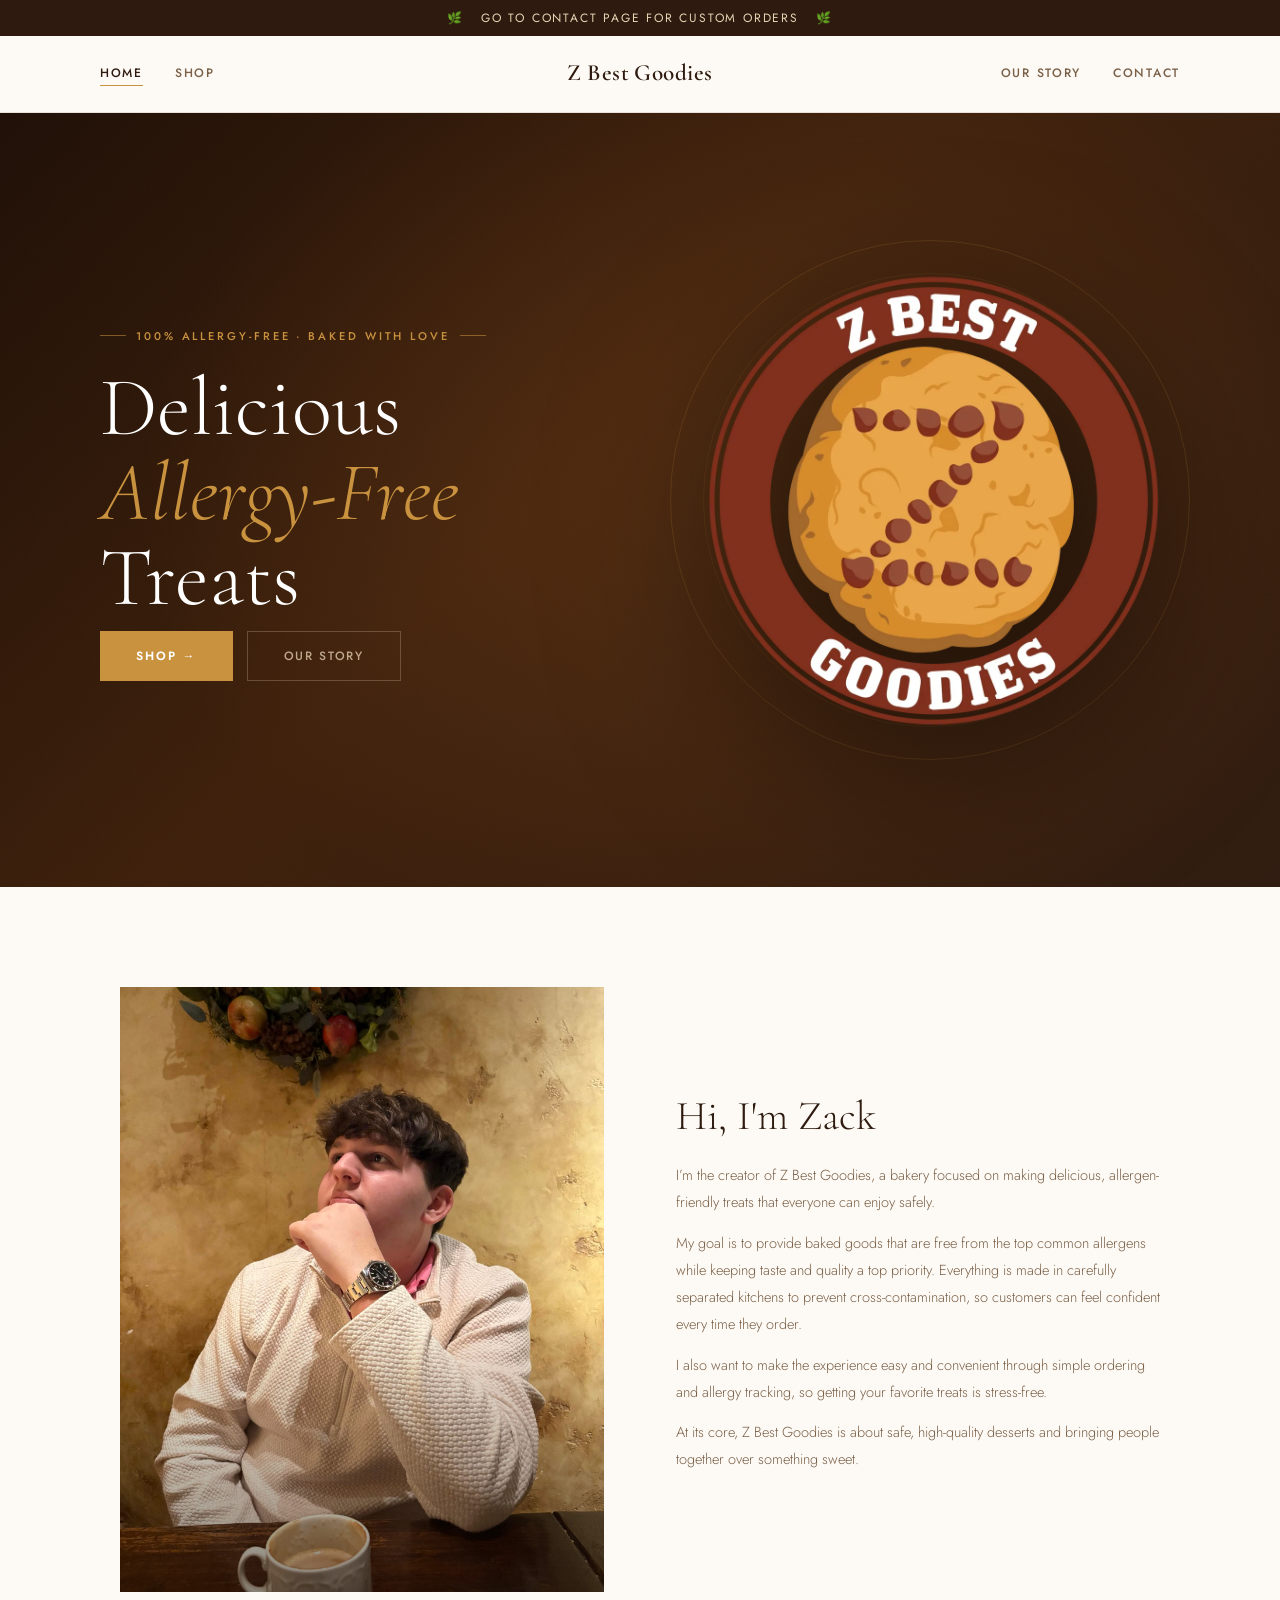
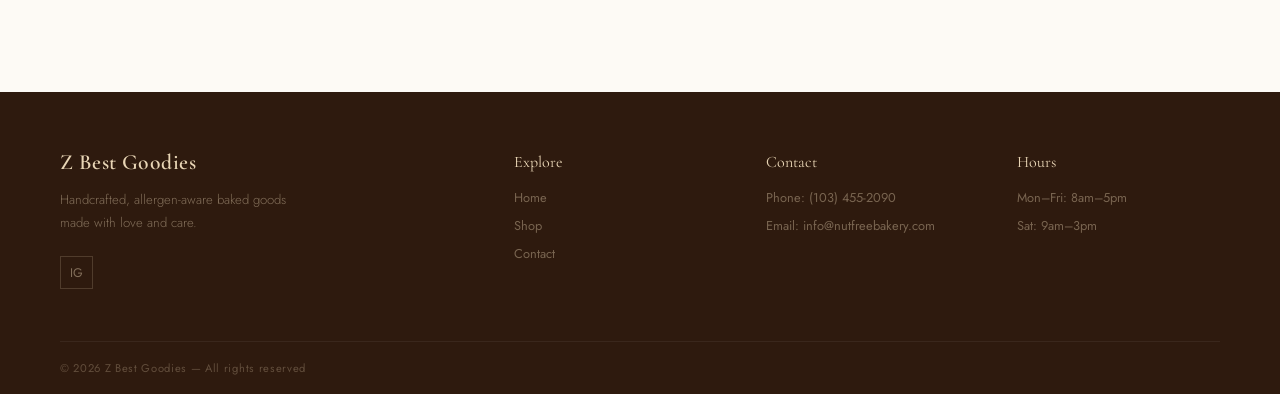
==== commit d5a03d9c: "adding all the images and fixed some minor issues" ====
--- a/index.html
+++ b/index.html
@@ -11,6 +11,8 @@
 </head>
 
 <body>
+
+    <div class="announce">🌿 &nbsp; GO TO CONTACT PAGE FOR CUSTOM ORDERS &nbsp; 🌿</div>
     <header>
         <div class="header-inner">
             <nav class="nav-left">
@@ -19,7 +21,7 @@
             </nav>
 
             <div class="logo">
-                <span class="logo-name">ZBestGoodies</span>
+                <span class="logo-name">Z Best Goodies</span>
             </div>
 
             <div class="nav-right">
@@ -34,11 +36,11 @@
     <!-- HERO -->
     <section class="hero">
         <div class="hero-bg"></div>
-        <div class="hero-circle"><span class="hero-emoji">🍪</span></div>
+        <div class="hero-circle"><img src="imgs/logo.png" class="hero-emoji"></div>
 
         <div class="hero-content">
-            <div class="eyebrow">100% Nut-Free · Baked with Love</div>
-            <h1>Delicious <em>Nut-Free</em> Treats</h1>
+            <div class="eyebrow">100% Allergy-Free · Baked with Love</div>
+            <h1>Delicious <em>Allergy-Free</em> Treats</h1>
 
             <div class="hero-btns">
                 <a href="shop.html" class="btn-primary">Shop →</a>
@@ -49,12 +51,63 @@
 
     <!-- ABOUT -->
     <div class="about" id="about-anchor">
-        <div class="about-img">👨‍🍳</div>
+        <div class="about-img"><img src="imgs/zack.jpg"></div>
         <div class="about-copy">
-            <h2>Hi, I'm Joe.</h2>
-            <p>Welcome to Nut-Free Bakery...</p>
+            <h2>Hi, I'm Zack</h2>
+            <p>I’m the creator of Z Best Goodies, a bakery focused on making delicious, allergen-friendly treats
+                that everyone can enjoy safely.</p>
+
+            <p>My goal is to provide baked goods that are free from the top common allergens while keeping taste and
+                quality a top priority. Everything is made in carefully separated kitchens to prevent
+                cross-contamination, so customers can feel confident every time they order.</p>
+
+            <p>I also want to make the experience easy and convenient through simple ordering and allergy tracking, so
+                getting your favorite treats is stress-free.</p>
+
+            <p>At its core, Z Best Goodies is about safe, high-quality desserts and bringing people together over
+                something sweet.</p>
         </div>
     </div>
+
+    <footer>
+        <div class="footer-grid">
+            <div class="f-brand">
+                <span class="logo-name">Z Best Goodies</span>
+                <p>Handcrafted, allergen-aware baked goods made with love and care.</p>
+                <div class="f-social">
+                    <a class="fsoc" href="https://www.instagram.com/zbestgoodies/?hl=en" target="_blank"
+                        rel="noopener noreferrer">IG</a>
+                </div>
+            </div>
+
+            <div class="f-col">
+                <h4>Explore</h4>
+                <ul>
+                    <li><a href="index.html">Home</a></li>
+                    <li><a href="shop.html">Shop</a></li>
+                    <li><a href="contact.html">Contact</a></li>
+                </ul>
+            </div>
+
+            <div class="f-col">
+                <h4>Contact</h4>
+                <ul>
+                    <li>Phone: (103) 455-2090</li>
+                    <li>Email: info@nutfreebakery.com</li>
+                </ul>
+            </div>
+
+            <div class="f-col">
+                <h4>Hours</h4>
+                <ul>
+                    <li>Mon–Fri: 8am–5pm</li>
+                    <li>Sat: 9am–3pm</li>
+                </ul>
+            </div>
+        </div>
+
+        <div class="footer-bottom">© 2026 Z Best Goodies — All rights reserved</div>
+    </footer>
 
     <script src="script.js"></script>
 </body>
--- a/style.css
+++ b/style.css
@@ -44,7 +44,6 @@
     font-family: var(--sans);
 }
 
-/* ── ANNOUNCEMENT BAR ── */
 .announce {
     background: var(--espresso);
     color: var(--sand);
@@ -255,11 +254,11 @@
 }
 
 .hero-emoji {
-    font-size: min(16vw, 190px);
     filter: drop-shadow(0 40px 80px rgba(0, 0, 0, 0.55));
     animation: bob 7s ease-in-out infinite;
     position: relative;
     z-index: 1;
+    width: 90%;
 }
 
 @keyframes bob {
@@ -446,6 +445,27 @@
     overflow: hidden;
 }
 
+/* If an <img> is placed inside .about-img, make it cover the area */
+.about-img img {
+    width: 100%;
+    height: 100%;
+    object-fit: cover;
+    display: block;
+}
+
+/* Slightly smaller emoji on tighter screens */
+@media (max-width: 900px) {
+    .about-img {
+        font-size: 5rem;
+    }
+}
+
+@media (max-width: 600px) {
+    .about-img {
+        font-size: 3.6rem;
+    }
+}
+
 .about-img::after {
     content: '';
     position: absolute;
@@ -700,11 +720,22 @@
     gap: 24px;
 }
 
+/* Make all cards match height within the grid */
+.product-grid {
+    grid-auto-rows: 1fr;
+}
+
 .pcard {
     background: var(--white);
     border: 1px solid var(--border);
     overflow: hidden;
     transition: box-shadow 0.3s var(--ease-out), transform 0.3s var(--ease-out);
+}
+
+.pcard {
+    display: flex;
+    flex-direction: column;
+    height: 100%;
 }
 
 .pcard:hover {
@@ -739,6 +770,59 @@
     padding: 22px;
 }
 
+.pcard-body {
+    flex: 1 1 auto;
+    display: flex;
+    flex-direction: column;
+}
+
+.pcard-desc {
+    margin-bottom: 16px;
+}
+
+.pcard-desc p {
+    margin-bottom: 8px;
+    font-size: 0.9rem;
+}
+
+.pcard-desc small {
+    color: var(--muted);
+    display: block;
+    margin-top: 6px;
+}
+
+.pcard-list {
+    list-style: none;
+    padding: 0;
+    margin: 0;
+    display: grid;
+    gap: 6px;
+}
+
+.pcard-list li {
+    font-size: 0.95rem;
+    color: var(--ink);
+}
+
+/* Small "more info" link and hidden details */
+.more-link {
+    font-size: 0.82rem;
+    color: var(--espresso);
+    text-decoration: underline;
+    cursor: pointer;
+    margin-left: 6px;
+}
+
+.pcard-details {
+    margin-top: 10px;
+    font-size: 0.9rem;
+    color: var(--muted);
+}
+
+.hidden {
+    display: none;
+}
+
 .pcard-cat {
     font-size: 0.64rem;
     letter-spacing: 0.2em;
@@ -768,6 +852,10 @@
     display: flex;
     align-items: center;
     justify-content: space-between;
+    margin-top: auto;
+    padding-top: 12px;
+    gap: 12px;
+    border-top: 1px solid var(--border);
 }
 
 .pcard-price {
@@ -927,6 +1015,38 @@
     font-size: 0.98rem;
     color: var(--espresso);
     line-height: 1.45;
+}
+
+/* Product image sizing: make all product photos uniform */
+.pcard-img {
+    position: relative;
+    width: 100%;
+    height: 220px;
+    overflow: hidden;
+    border-radius: 10px;
+    background: var(--paper);
+    display: flex;
+    align-items: center;
+    justify-content: center;
+}
+
+.pcard-img .pcard-photo {
+    width: 100%;
+    height: 100%;
+    object-fit: cover;
+    display: block;
+}
+
+@media (max-width: 900px) {
+    .pcard-img {
+        height: 180px;
+    }
+}
+
+@media (max-width: 600px) {
+    .pcard-img {
+        height: 140px;
+    }
 }
 
 .info-val small {
